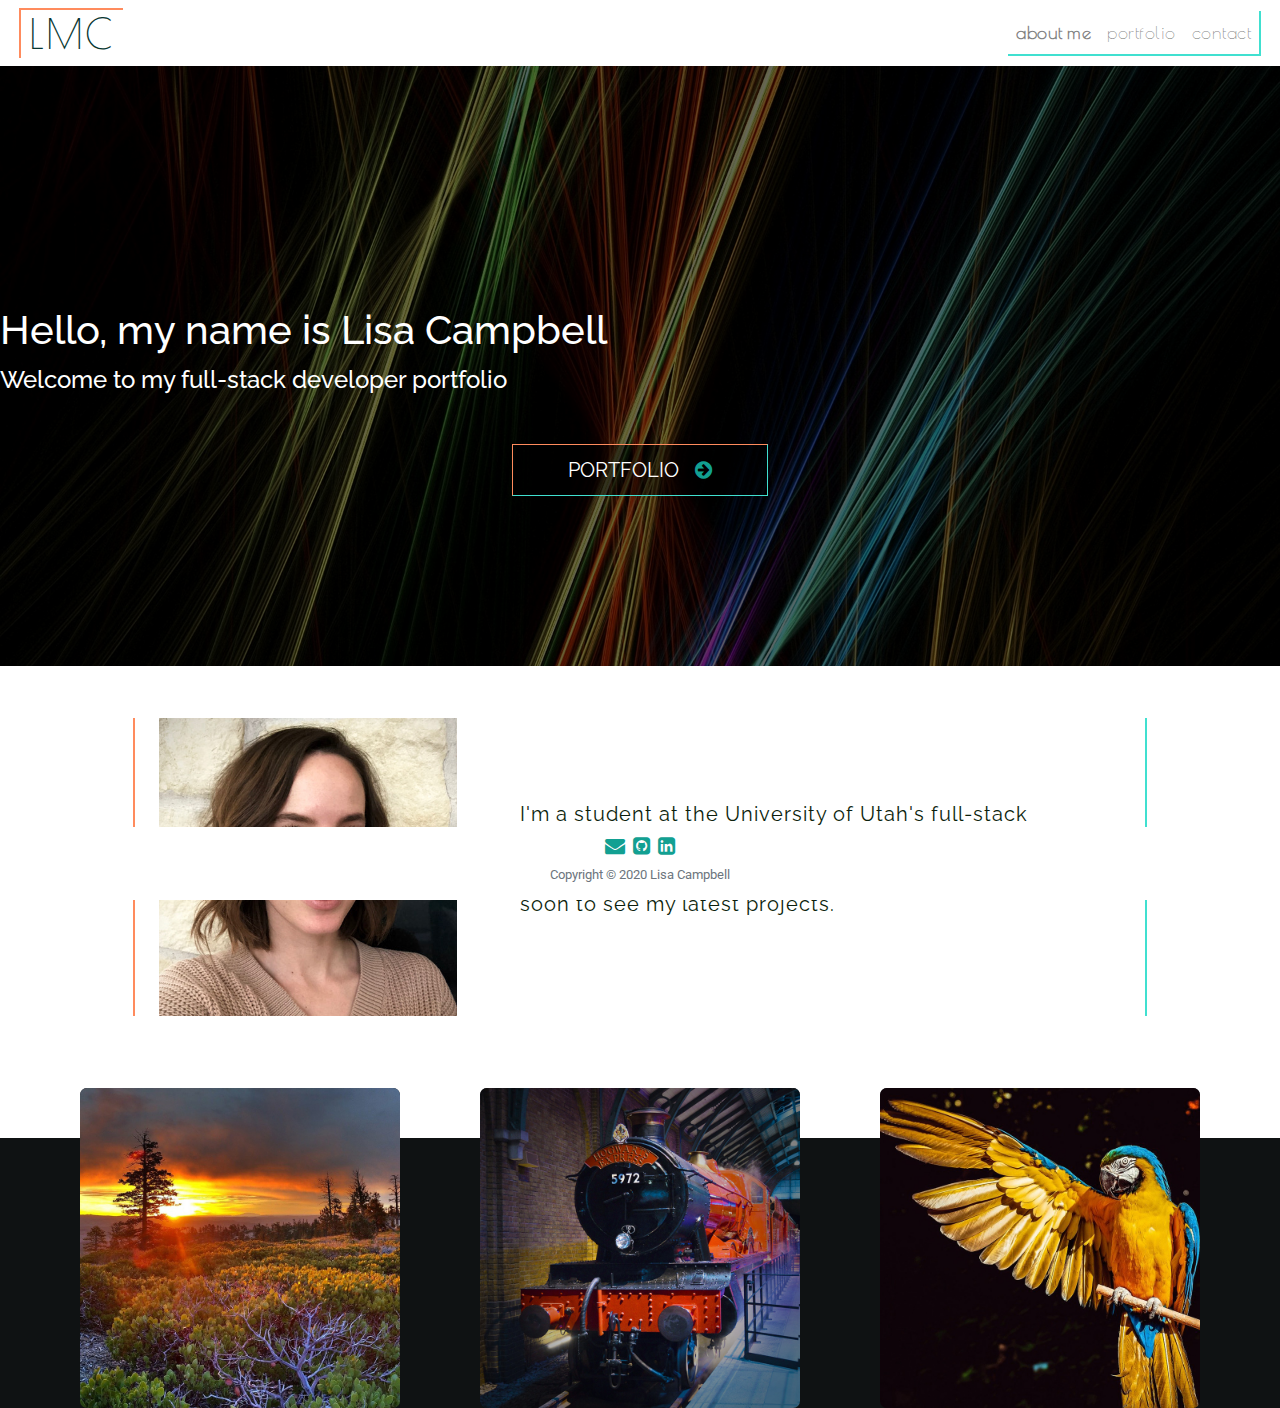
==== index.html @ 1c134538 "fixed wrong link" ====
<!DOCTYPE html>
<html lang="en">

<head>
    <meta charset="UTF-8">
    <meta name="viewport" content="width=device-width, initial-scale=1.0">
    <link href="https://fonts.googleapis.com/css?family=Poiret+One&display=swap" rel="stylesheet">
    <link href="https://fonts.googleapis.com/css?family=Roboto&display=swap" rel="stylesheet">
    <link href="https://fonts.googleapis.com/css2?family=Raleway&display=swap" rel="stylesheet">
    <link rel="stylesheet" href="https://stackpath.bootstrapcdn.com/bootstrap/4.3.1/css/bootstrap.min.css"
        integrity="sha384-ggOyR0iXCbMQv3Xipma34MD+dH/1fQ784/j6cY/iJTQUOhcWr7x9JvoRxT2MZw1T" crossorigin="anonymous">
    <link rel="stylesheet" href="https://maxcdn.bootstrapcdn.com/font-awesome/4.7.0/css/font-awesome.min.css">
    <link rel="stylesheet" media="screen" href="CSS/style2.css">

    <title>Lisa Campbell</title>
</head>

<body>
    <div class="container-fluid m-0 p-0">
        <nav class="navbar navbar-expand-sm navbar-expand-lg navbar-light bg-white static-top shadow p-0 m-0">
            <div class="container-fluid mx-1">
                <a href="index.html">
                    <h1 class="logo my-2 px-2">LMC</h1>
                </a>
                <ul class="navbar-nav">
                    <li class="nav-item">
                        <a class="nav-link current-page" href="index.html">about me</a>
                    </li>
                    <li class="nav-item">
                        <a class="nav-link" href="portfolio.html">portfolio</a>
                    </li>
                    <li class="nav-item">
                        <a class="nav-link" href="contact.html">contact</a>
                    </li>
                </ul>
            </div>
        </nav>
    </div>

    <div class="container-fluid m-0 p-0">
        <div class="jumbotron text-center text-white rounded-0 p-0 mb-0">
            <div class="greeting">
                <h1 class="heading1" id="animate1">Hello, my name is Lisa Campbell</h1>
                <h4 class="heading2" id="animate2">Welcome to my full-stack developer portfolio</h4>
            </div>
            <a class="portfolio-box text-uppercase" href="portfolio.html">Portfolio<i
                    class="pl-3 fa fa-arrow-circle-right"></i></a>
            <div class="overlay"></div>
        </div>

        <div class="bio-box container-fluid py-1 mx-0 px-0">
            <div class="container">
                <div class="row m-5 bio-row">
                    <div class="col-md-4 my-auto pl-4">
                        <img class="img-fluid bio-pic" src="images/lisapic-square.jpg">
                    </div>
                    <div class="bio-text col-md-8 px-5 pt-sm-5 pt-md-0 my-auto">
                        <p>
                            I'm a student at the University of Utah's full-stack developer coding bootcamp. While you're
                            here, have a look at what I've created so far and be sure to return soon to see my latest
                            projects.
                        </p>
                    </div>
                </div>
            </div>
        </div>

        <div class="container-fluid mx-0 p-0 port-container">
            <div class="my-projects"></div>
            <div class="port-row row mx-0">
                <div class="card card-rounding border-0 px-0 text-center col-3">
                    <a target="_blank" href="https://lindseypaluso.github.io/hikeandforageapp/"><img class="card-img port-pic-featured" src="images/sunrise-square.jpg" alt="Sunrise">
                        <div class="card-title text-white featured mb-0" value="Hike & Forage Utah"></div>
                    </a>    
                </div>
                <div class="card card-rounding border-0 px-0 text-center col-3">
                    <a target="_blank" href="https://lisaswindler.github.io/train-time"><img class="card-img port-pic-featured" src="images/hogwarts-square.jpg" alt="Hogwarts Express">
                        <div class="card-title text-white featured mb-0" value="Hogwarts Express Schedule"></div>
                    </a>
                </div>
                <div class="card card-rounding border-0 px-0 text-center col-3">
                    <a target="_blank" href="https://lisaswindler.github.io/giftastic/">
                    <img class="card-img port-pic-featured " src="images/macaw-square.jpg" alt="Animal Gifs">
                        <div class="card-title text-white featured mb-0" value="Giftastic"></div>
                    </a>
                </div>
        </div>


        <footer
            class="container-fluid bg-white text-center border-0 rounded-0 mx-0 px-0 pt-1 text-secondary fixed-bottom">
            <p class="lead mb-1"><i class="fa fa-envelope px-1"></i><i class="fa fa-github-square px-1"></i><i
                    class="fa fa-linkedin-square px-1"></i></p>
            <p class="small">Copyright © 2020 Lisa Campbell</p>
        </footer>

        <script src="https://code.jquery.com/jquery-3.4.1.min.js"
            integrity="sha256-CSXorXvZcTkaix6Yvo6HppcZGetbYMGWSFlBw8HfCJo=" crossorigin="anonymous"></script>
        <script src="home.js"></script>

</body>

</html>
---- CSS/style2.css ----
/* Body */
body {
    background-color: rgb(15, 18, 19);
  }
/* Nav */
.navbar {
    font-family: 'Poiret One';
    letter-spacing: .5px;
    font-size: 18px;
}
.current-page {
    font-weight: bold;
}

.logo {
    font-family: 'Poiret One';
    letter-spacing: 2px;
    border-top: 2px solid rgb(255, 139, 93);
    border-left: 2px solid rgb(255, 139, 93);
}

.navbar-nav {
    border-right: 2px solid turquoise;
    border-bottom: 2px solid turquoise;
}

/* Header */
.greeting {
    font-family: 'Raleway', sans-serif;
    background:rgba(0, 0, 0, 0.6);
    padding-top: 300px;
    padding-bottom: 300px;
}
.jumbotron {
    background-image: url("../images/lines.jpg");
    background-size: cover;
    position: relative;
    background-attachment: fixed;
    background-position: center;
    background-repeat: no-repeat;
  }
.portfolio-box {
    position: absolute;
    background:rgba(0, 0, 0, 0.5);
    width: 20%;
    padding: 10px;
    top: 63%;
    margin-left: auto;
    margin-right: auto;
    left: 0;
    right: 0;
    text-align: center;
    font-size: 20px;
    color: white !important;
    font-family: 'Raleway', sans-serif;
    border-right: 1px solid turquoise;
    border-bottom: 1px solid turquoise;
    border-top: 1px solid rgb(255, 139, 93);
    border-left: 1px solid rgb(255, 139, 93);
}
.heading1 {
    position: absolute;
    margin-left:auto;
    margin-right:auto;
    top: 40%;
}
.heading2 {
    position: absolute;
    margin-left:auto;
    margin-right:auto;
}

/* Links */
a:link {
    color: rgb(6, 53, 48);
}
a:visited {
    color: rgb(6, 53, 48);
}
a:hover {
    color: rgb(13, 117, 107);
    text-decoration: none;
    font-weight: bold;
}

/* Bio section */
  .bio-box {
    background-color: white;
    font-family: 'Raleway', sans-serif;
    letter-spacing: 1px;
    font-size: 20px;
    position: relative;
    color: rgb(13, 31, 13);
  }

  .bio-row {
    border-left: 2px solid rgb(255, 139, 93);
    border-right: 2px solid turquoise;
  }

/* Icons */
.fa {
    color: rgb(18, 160, 146);
}

/* Featured projects */
.my-projects {
    color: rgb(13, 31, 13);
    padding-bottom: 70px;
    font-family: 'Raleway', sans-serif;
    text-align: center;
    font-size: 18px;
    background-position: top right;
    background-color: white;
}
.port-container {
    position: relative;
}
.featured-text {
    position: absolute;
    background:rgba(0, 0, 0, 0.5);
    vertical-align: middle;
    text-align: center;
    padding: 10px;
    color: black;
    z-index: 1;
}
.port-row {
    position: absolute;
    top: 20px;
    justify-content: space-evenly;
    margin-bottom: 100px;
}
.port-pic-featured, .card-rounding {
    border-radius: 7px;
    background-color: rgb(15, 18, 19);
}
.featured {
    left: 0;
    right: 0;
    top: 0;
    bottom: 0;
    padding-top: 9px;
    padding-left: 10px;
    padding-right: 10px;
    font-family: 'Raleway', sans-serif;
    font-size: 20px;
    position: absolute;
}
.card-img-text {
    background:rgba(0, 0, 0, 0.5);
    top: 0;
    bottom: 0;
    left: 0;
    right: 0;
    border-radius: 7px;
    padding-top: 150px;
    padding-left: 10px;
    padding-right: 10px;
    font-family: 'Raleway', sans-serif;
    font-size: 20px;
    border-right: 1px solid turquoise;
    border-bottom: 1px solid turquoise;
    border-top: 1px solid rgb(255, 139, 93);
    border-left: 1px solid rgb(255, 139, 93);
    position: absolute;
}

/* Portfolio page */
.card-img-overlay {
    background:rgba(0, 0, 0, 0.6);
    bottom: 0;
    top: unset;
    max-width: 91%;
    margin: auto;
    padding: 10px;
    font-family: 'Raleway', sans-serif;
    border-right: 1px solid turquoise;
    border-bottom: 1px solid turquoise;
    border-top: 1px solid rgb(255, 139, 93);
    border-left: 1px solid rgb(255, 139, 93);
}

.port-pic {
    background-color: rgb(15, 18, 19);
}

.portfolio-title {
    font-size: 32px;
    font-family: 'Raleway', sans-serif;
    color: white;
    text-align: center;
}

.portfolio-rows {
    margin-bottom: 60px;
}
/* Contact Page */
form {
    color: rgb(6, 53, 48);
    font-family: 'Raleway', sans-serif;
}
textarea {
    max-width: 100%;
    min-width: 100%;
    border: 1px solid #ced4da;
    border-left: 2px solid rgb(255, 139, 93);
}

.form-control {
    border-left: 2px solid rgb(255, 139, 93);
}

.btn {
    background:rgba(0, 0, 0, 0.7);
    font-family: 'Raleway', sans-serif;
    border-right: 1px solid turquoise;
    border-bottom: 1px solid turquoise;
    border-top: 1px solid rgb(255, 139, 93);
    border-left: 1px solid rgb(255, 139, 93);
    color: white !important;
}
.contact-title {
    font-size: 32px;
    border-bottom: 1px solid turquoise;
    font-family: 'Raleway', sans-serif;
    color: rgb(6, 53, 48);
}

/* Responsiveness */
@media only screen and (max-width: 962px) {
    .card-img-text {
        padding-top: 100px;
    }
}
@media only screen and (max-width: 962px) {
    .portfolio-box {
        width: 30%;
        top: 65%;
    }
}

@media only screen and (max-width: 991px) {
    .card-img-overlay {
        max-width: 86%; 
    }
}
@media only screen and (max-width: 640px) {
    .portfolio-box {
        width: 40%;
        top: 70%;
    }
    .heading1 {
        top: 30%;
    }
}    
@media only screen and (max-width: 767px) {
    .card-img-overlay {
        max-width: 94%; 
    }
    .card-img-text {
        padding-top: 50px;
    }
}

@media only screen and (max-width: 575px) {
    .logo {
        border: none;
    }
    .navbar-nav {
        border: none;
        padding-right: 10px;
    }
    .card-img-text {
        padding-top: 20px;
    }
}

@media only screen and (max-width: 414px) {
    .card-img-overlay {
        max-width: 90%; 
        font-size: 12px;
    }
}
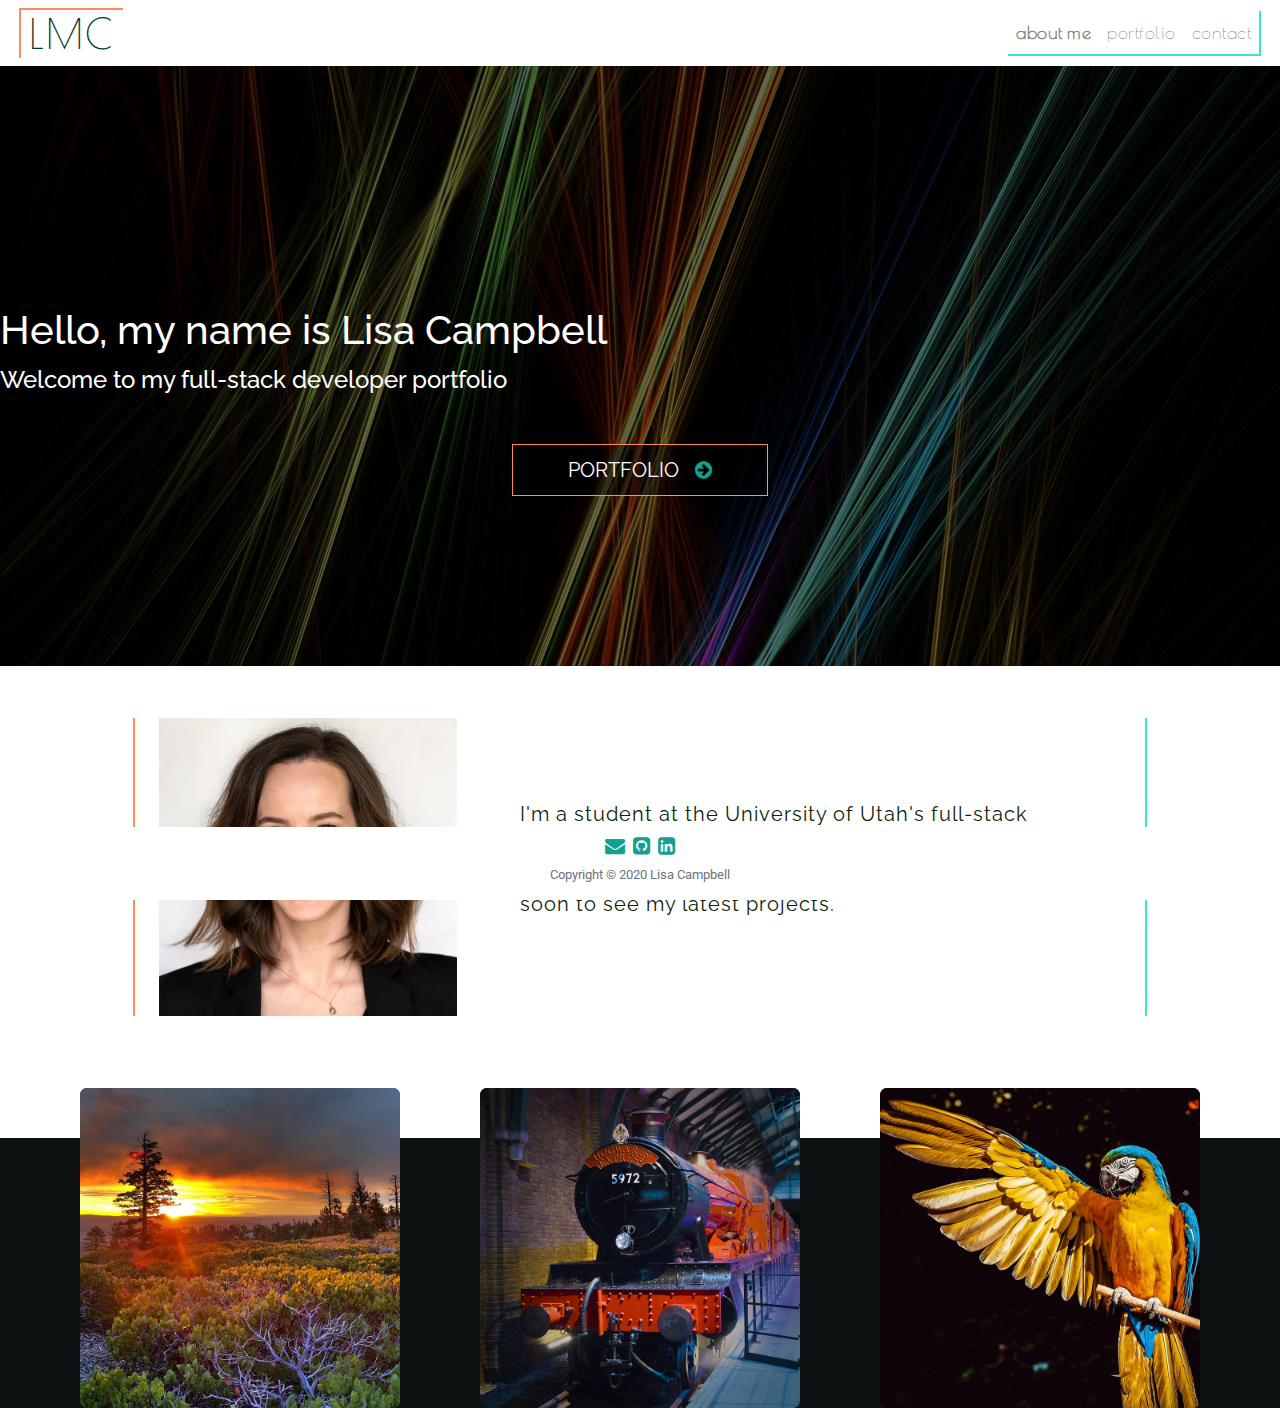
==== commit f5be3c92: "changing headshot" ====
--- a/index.html
+++ b/index.html
@@ -52,7 +52,7 @@
             <div class="container">
                 <div class="row m-5 bio-row">
                     <div class="col-md-4 my-auto pl-4">
-                        <img class="img-fluid bio-pic" src="images/lisapic-square.jpg">
+                        <img class="img-fluid bio-pic" src="images/lisa-headshot.jpg">
                     </div>
                     <div class="bio-text col-md-8 px-5 pt-sm-5 pt-md-0 my-auto">
                         <p>
@@ -87,10 +87,9 @@
         </div>
 
 
-        <footer
-            class="container-fluid bg-white text-center border-0 rounded-0 mx-0 px-0 pt-1 text-secondary fixed-bottom">
-            <p class="lead mb-1"><i class="fa fa-envelope px-1"></i><i class="fa fa-github-square px-1"></i><i
-                    class="fa fa-linkedin-square px-1"></i></p>
+        <footer class="container-fluid bg-white text-center border-0 rounded-0 mx-0 px-0 pt-1 text-secondary fixed-bottom">
+            <p class="lead mb-1"><a href=""><i class="fa fa-envelope px-1"></i></a><a href="https://github.com/lisaswindler"><i class="fa fa-github-square px-1"></i></a><a href="https://www.linkedin.com/in/lisa-campbell-47265a19b"><i
+                    class="fa fa-linkedin-square px-1"></i></a></p>
             <p class="small">Copyright © 2020 Lisa Campbell</p>
         </footer>
 
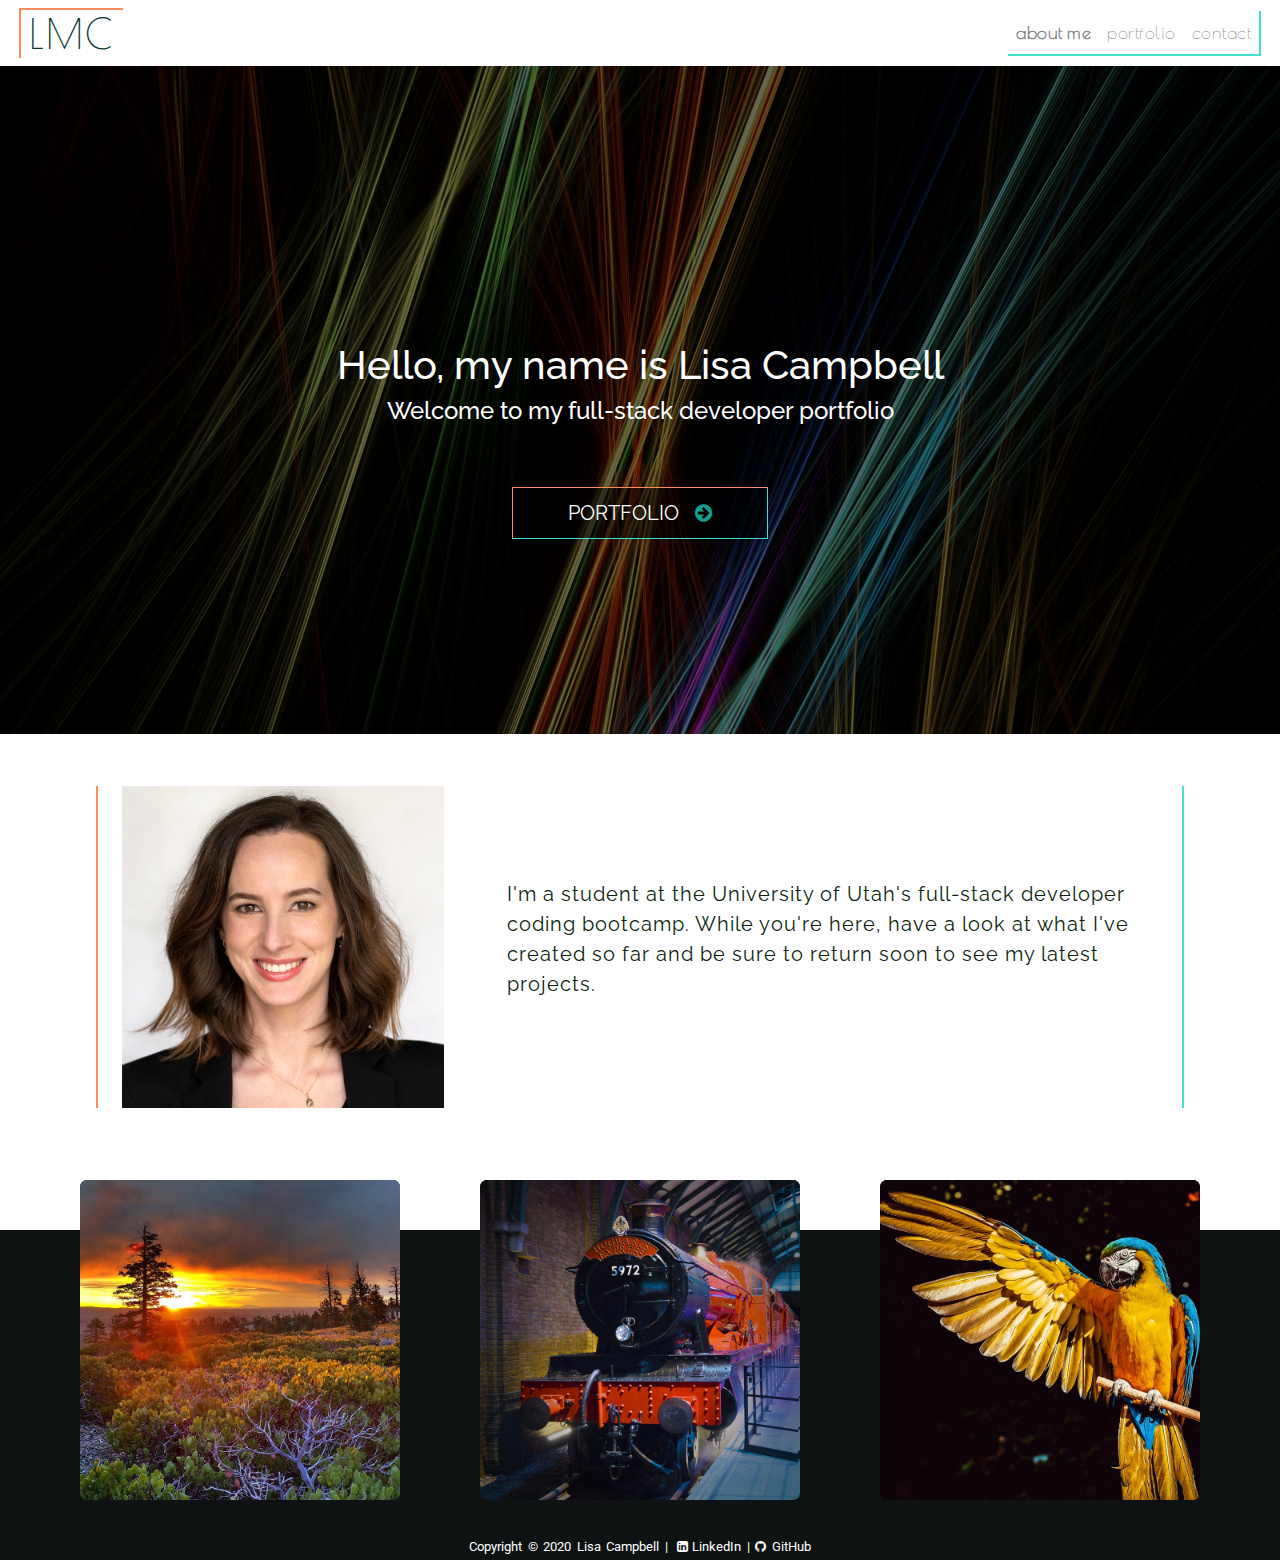
==== commit b990fd0f: "mobile adjustments, adding to portfolio page" ====
--- a/index.html
+++ b/index.html
@@ -48,13 +48,13 @@
             <div class="overlay"></div>
         </div>
 
-        <div class="bio-box container-fluid py-1 mx-0 px-0">
-            <div class="container">
+        <div class="bio-box container-fluid py-1 mx-0 px-0 px-lg-5">
+           
                 <div class="row m-5 bio-row">
-                    <div class="col-md-4 my-auto pl-4">
+                    <div class="col-md-4 my-auto pl-3 pl-md-4">
                         <img class="img-fluid bio-pic" src="images/lisa-headshot.jpg">
                     </div>
-                    <div class="bio-text col-md-8 px-5 pt-sm-5 pt-md-0 my-auto">
+                    <div class="bio-text col-md-8 px-5 pt-4 pt-sm-5 pt-md-0 my-auto">
                         <p>
                             I'm a student at the University of Utah's full-stack developer coding bootcamp. While you're
                             here, have a look at what I've created so far and be sure to return soon to see my latest
@@ -62,7 +62,7 @@
                         </p>
                     </div>
                 </div>
-            </div>
+           
         </div>
 
         <div class="container-fluid mx-0 p-0 port-container">
@@ -84,14 +84,14 @@
                         <div class="card-title text-white featured mb-0" value="Giftastic"></div>
                     </a>
                 </div>
+                <footer class="footer-text text-center small pb-1">
+                    Copyright © 2020 Lisa Campbell |
+                    <!-- <a href="mailto:lisacampbell85@gmail.com"><i class="fa fa-envelope px-1"></i></a> | -->
+                    <a target="_blank" href="https://www.linkedin.com/in/lisa-campbell-47265a19b"><i class="fa fa-linkedin-square text-white px-1"></i>LinkedIn</a> | 
+                    <a target="_blank" href="https://github.com/lisaswindler"><i class="fa fa-github text-white" aria-hidden="true"></i>
+                        GitHub</a>
+                </footer>
         </div>
-
-
-        <footer class="container-fluid bg-white text-center border-0 rounded-0 mx-0 px-0 pt-1 text-secondary fixed-bottom">
-            <p class="lead mb-1"><a href=""><i class="fa fa-envelope px-1"></i></a><a href="https://github.com/lisaswindler"><i class="fa fa-github-square px-1"></i></a><a href="https://www.linkedin.com/in/lisa-campbell-47265a19b"><i
-                    class="fa fa-linkedin-square px-1"></i></a></p>
-            <p class="small">Copyright © 2020 Lisa Campbell</p>
-        </footer>
 
         <script src="https://code.jquery.com/jquery-3.4.1.min.js"
             integrity="sha256-CSXorXvZcTkaix6Yvo6HppcZGetbYMGWSFlBw8HfCJo=" crossorigin="anonymous"></script>
--- a/CSS/style2.css
+++ b/CSS/style2.css
@@ -1,6 +1,7 @@
 /* Body */
 body {
     background-color: rgb(15, 18, 19);
+    position: relative;
   }
 /* Nav */
 .navbar {
@@ -17,6 +18,7 @@
     letter-spacing: 2px;
     border-top: 2px solid rgb(255, 139, 93);
     border-left: 2px solid rgb(255, 139, 93);
+    color: rgb(6, 53, 48) !important;
 }
 
 .navbar-nav {
@@ -28,7 +30,7 @@
 .greeting {
     font-family: 'Raleway', sans-serif;
     background:rgba(0, 0, 0, 0.6);
-    padding-top: 300px;
+    padding-top: 275px;
     padding-bottom: 300px;
 }
 .jumbotron {
@@ -58,24 +60,46 @@
     border-top: 1px solid rgb(255, 139, 93);
     border-left: 1px solid rgb(255, 139, 93);
 }
+
+.portfolio-box:hover {
+    background: rgb(4, 25, 29);
+}
+
+.fa-arrow-circle-right:hover {
+    color: white;
+}
+
 .heading1 {
-    position: absolute;
     margin-left:auto;
     margin-right:auto;
     top: 40%;
+    position: relative;
+    animation-name: animate1;
+    animation-duration: 4s;
 }
 .heading2 {
-    position: absolute;
     margin-left:auto;
     margin-right:auto;
+    position: relative;
+    animation-name: animate2;
+    animation-duration: 4s;
+}
+
+@keyframes animate1 {
+    0%   {left:-400px;}
+    100% {left:0px;}
+}
+@keyframes animate2 {
+    0%   {left:400px;}
+    100% {left:0px;}
 }
 
 /* Links */
 a:link {
-    color: rgb(6, 53, 48);
+    color: white;
 }
 a:visited {
-    color: rgb(6, 53, 48);
+    color: white;
 }
 a:hover {
     color: rgb(13, 117, 107);
@@ -129,7 +153,7 @@
     position: absolute;
     top: 20px;
     justify-content: space-evenly;
-    margin-bottom: 100px;
+    padding-bottom: 60px;
 }
 .port-pic-featured, .card-rounding {
     border-radius: 7px;
@@ -147,7 +171,8 @@
     font-size: 20px;
     position: absolute;
 }
-.card-img-text {
+
+.featured:hover {
     background:rgba(0, 0, 0, 0.5);
     top: 0;
     bottom: 0;
@@ -181,50 +206,42 @@
     border-left: 1px solid rgb(255, 139, 93);
 }
 
+.card-img-overlay:hover {
+    background: rgb(4, 25, 29);
+}
+
 .port-pic {
     background-color: rgb(15, 18, 19);
 }
 
-.portfolio-title {
+.portfolio-title, .contact-title {
     font-size: 32px;
     font-family: 'Raleway', sans-serif;
     color: white;
     text-align: center;
 }
 
-.portfolio-rows {
-    margin-bottom: 60px;
-}
 /* Contact Page */
-form {
-    color: rgb(6, 53, 48);
-    font-family: 'Raleway', sans-serif;
-}
-textarea {
-    max-width: 100%;
-    min-width: 100%;
-    border: 1px solid #ced4da;
-    border-left: 2px solid rgb(255, 139, 93);
-}
-
-.form-control {
-    border-left: 2px solid rgb(255, 139, 93);
-}
-
-.btn {
-    background:rgba(0, 0, 0, 0.7);
-    font-family: 'Raleway', sans-serif;
-    border-right: 1px solid turquoise;
-    border-bottom: 1px solid turquoise;
-    border-top: 1px solid rgb(255, 139, 93);
-    border-left: 1px solid rgb(255, 139, 93);
+.contact-icons:hover {   
+    background: -webkit-linear-gradient(rgb(255, 255, 255), rgb(13, 117, 107));
+    -webkit-background-clip: text;
+    -webkit-text-fill-color: transparent;
+}
+
+/* Footer */
+.footer-text {
+    position: absolute;
+    bottom: 0;
     color: white !important;
-}
-.contact-title {
-    font-size: 32px;
-    border-bottom: 1px solid turquoise;
-    font-family: 'Raleway', sans-serif;
-    color: rgb(6, 53, 48);
+    word-spacing: .2em;
+    margin-left: auto;
+    margin-right: auto;
+    left: 0;
+    right: 0;
+}
+
+.footer-text:link, .footer-text:visited {
+color: white !important;
 }
 
 /* Responsiveness */
@@ -274,6 +291,9 @@
     .card-img-text {
         padding-top: 20px;
     }
+    .greeting {
+        padding-top: 200px;
+    }
 }
 
 @media only screen and (max-width: 414px) {
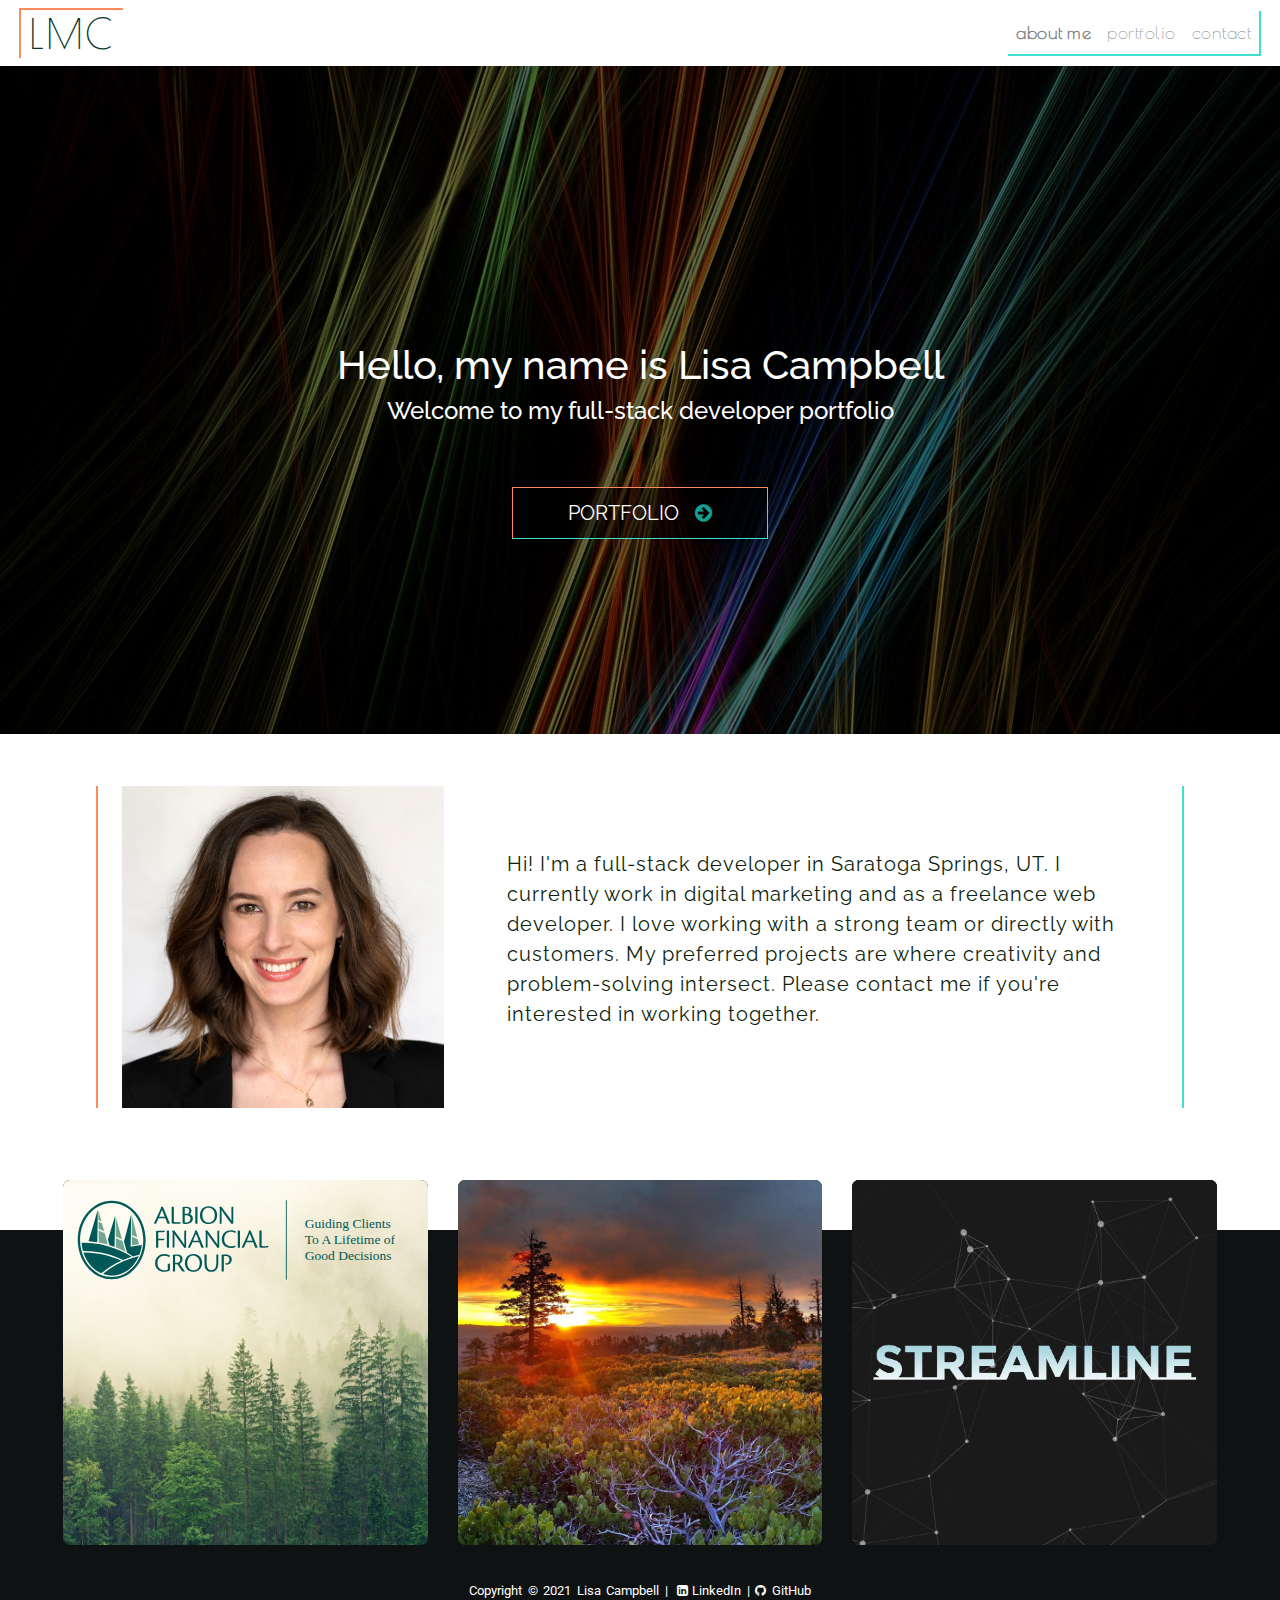
==== commit 137e471b: "adding albion, new bio, etc." ====
--- a/index.html
+++ b/index.html
@@ -2,100 +2,126 @@
 <html lang="en">
 
 <head>
-    <meta charset="UTF-8">
-    <meta name="viewport" content="width=device-width, initial-scale=1.0">
-    <link href="https://fonts.googleapis.com/css?family=Poiret+One&display=swap" rel="stylesheet">
-    <link href="https://fonts.googleapis.com/css?family=Roboto&display=swap" rel="stylesheet">
-    <link href="https://fonts.googleapis.com/css2?family=Raleway&display=swap" rel="stylesheet">
-    <link rel="stylesheet" href="https://stackpath.bootstrapcdn.com/bootstrap/4.3.1/css/bootstrap.min.css"
-        integrity="sha384-ggOyR0iXCbMQv3Xipma34MD+dH/1fQ784/j6cY/iJTQUOhcWr7x9JvoRxT2MZw1T" crossorigin="anonymous">
-    <link rel="stylesheet" href="https://maxcdn.bootstrapcdn.com/font-awesome/4.7.0/css/font-awesome.min.css">
-    <link rel="stylesheet" media="screen" href="CSS/style2.css">
+  <meta charset="UTF-8">
+  <meta name="viewport" content="width=device-width, initial-scale=1.0">
+  <link href="https://fonts.googleapis.com/css?family=Poiret+One&display=swap" rel="stylesheet">
+  <link href="https://fonts.googleapis.com/css?family=Roboto&display=swap" rel="stylesheet">
+  <link href="https://fonts.googleapis.com/css2?family=Raleway&display=swap" rel="stylesheet">
+  <link rel="stylesheet" href="https://stackpath.bootstrapcdn.com/bootstrap/4.3.1/css/bootstrap.min.css"
+    integrity="sha384-ggOyR0iXCbMQv3Xipma34MD+dH/1fQ784/j6cY/iJTQUOhcWr7x9JvoRxT2MZw1T" crossorigin="anonymous">
+  <link rel="stylesheet" href="https://maxcdn.bootstrapcdn.com/font-awesome/4.7.0/css/font-awesome.min.css">
+  <link rel="stylesheet" media="screen" href="CSS/style2.css">
 
-    <title>Lisa Campbell</title>
+  <title>Lisa Campbell</title>
 </head>
 
 <body>
-    <div class="container-fluid m-0 p-0">
-        <nav class="navbar navbar-expand-sm navbar-expand-lg navbar-light bg-white static-top shadow p-0 m-0">
-            <div class="container-fluid mx-1">
-                <a href="index.html">
-                    <h1 class="logo my-2 px-2">LMC</h1>
-                </a>
-                <ul class="navbar-nav">
-                    <li class="nav-item">
-                        <a class="nav-link current-page" href="index.html">about me</a>
-                    </li>
-                    <li class="nav-item">
-                        <a class="nav-link" href="portfolio.html">portfolio</a>
-                    </li>
-                    <li class="nav-item">
-                        <a class="nav-link" href="contact.html">contact</a>
-                    </li>
-                </ul>
-            </div>
-        </nav>
+  <div class="container-fluid m-0 p-0">
+    <nav class="navbar navbar-expand-sm navbar-expand-lg navbar-light bg-white static-top shadow p-0 m-0">
+      <div class="container-fluid mx-1">
+        <a href="index.html">
+          <h1 class="logo my-2 px-2">LMC</h1>
+        </a>
+        <ul class="navbar-nav">
+          <li class="nav-item">
+            <a class="nav-link current-page" href="index.html">about me</a>
+          </li>
+          <li class="nav-item">
+            <a class="nav-link" href="portfolio.html">portfolio</a>
+          </li>
+          <li class="nav-item">
+            <a class="nav-link" href="contact.html">contact</a>
+          </li>
+        </ul>
+      </div>
+    </nav>
+  </div>
+
+  <div class="container-fluid m-0 p-0">
+    <div class="jumbotron text-center text-white rounded-0 p-0 mb-0">
+      <div class="greeting">
+        <h1 class="" id="">Hello, my name is Lisa Campbell</h1>
+        <h4 class="" id="">Welcome to my full-stack developer portfolio</h4>
+      </div>
+      <a class="portfolio-box text-uppercase" href="portfolio.html">Portfolio<i
+          class="pl-3 fa fa-arrow-circle-right"></i></a>
+      <div class="overlay"></div>
     </div>
 
-    <div class="container-fluid m-0 p-0">
-        <div class="jumbotron text-center text-white rounded-0 p-0 mb-0">
-            <div class="greeting">
-                <h1 class="heading1" id="animate1">Hello, my name is Lisa Campbell</h1>
-                <h4 class="heading2" id="animate2">Welcome to my full-stack developer portfolio</h4>
-            </div>
-            <a class="portfolio-box text-uppercase" href="portfolio.html">Portfolio<i
-                    class="pl-3 fa fa-arrow-circle-right"></i></a>
-            <div class="overlay"></div>
+    <div class="bio-box container-fluid py-1 mx-0 px-0 px-lg-5">
+
+      <div class="row m-5 bio-row">
+        <div class="col-md-4 my-auto pl-3 pl-md-4">
+          <img class="img-fluid bio-pic" src="images/lisa-headshot.jpg">
+        </div>
+        <div class="bio-text col-md-8 px-5 pt-4 pt-sm-5 pt-md-0 my-auto">
+          <p>
+            Hi! I'm a full-stack developer in Saratoga Springs, UT. I currently work in digital marketing and as a
+            freelance
+            web developer. I love working with a strong team or directly with customers. My preferred projects are where
+            creativity and problem-solving intersect.
+            Please contact me if you're interested in working together.
+          </p>
+        </div>
+      </div>
+
+    </div>
+
+    <div class="container-fluid mx-0 p-0 port-container d-none d-sm-block">
+      <div class="my-projects"></div>
+      <div class="port-row row mx-5">  
+        
+        <div class="col-sm-4">
+          <div class="card card-rounding border-0 px-0 text-center">
+            <img class="card-img-absolute" src="images/logo.svg" alt="Albion">
+            <a target="_blank" href="https://albionfinancial.com">
+              <img class="card-img port-pic-featured" src="images/pine-fog.jpg" alt="Albion Financial Group">
+              <div class="card-title text-white featured mb-0" value="Albion Financial Group"></div>
+            </a>
+          </div>
+        </div>
+       
+        <div class="col-sm-4">
+          <div class="card card-rounding border-0 px-0 text-center">
+            <a target="_blank" href="https://lindseypaluso.github.io/hikeandforageapp/"><img
+                class="card-img port-pic-featured" src="images/sunrise-square.jpg" alt="Sunrise">
+              <div class="card-title text-white featured mb-0" value="Hike & Forage Utah"></div>
+            </a>
+          </div>
+        </div>
+        <div class="col-sm-4">
+          <div class="card card-rounding border-0 px-0 text-center">
+            <a target="_blank" href="https://verbose-octo-train.herokuapp.com/">
+              <img class="card-img port-pic-featured " src="images/streamline_square.jpg" alt="Streamline">
+              <div class="card-title text-white featured mb-0" value="Streamline"></div>
+            </a>
+          </div>
         </div>
 
-        <div class="bio-box container-fluid py-1 mx-0 px-0 px-lg-5">
-           
-                <div class="row m-5 bio-row">
-                    <div class="col-md-4 my-auto pl-3 pl-md-4">
-                        <img class="img-fluid bio-pic" src="images/lisa-headshot.jpg">
-                    </div>
-                    <div class="bio-text col-md-8 px-5 pt-4 pt-sm-5 pt-md-0 my-auto">
-                        <p>
-                            I'm a student at the University of Utah's full-stack developer coding bootcamp. While you're
-                            here, have a look at what I've created so far and be sure to return soon to see my latest
-                            projects.
-                        </p>
-                    </div>
-                </div>
-           
-        </div>
+        <footer class="footer-text text-center small pb-1">
+          Copyright © 2021 Lisa Campbell |
+          <!-- <a href="mailto:lisacampbell85@gmail.com"><i class="fa fa-envelope px-1"></i></a> | -->
+          <a target="_blank" href="https://www.linkedin.com/in/lisa-campbell-47265a19b"><i
+              class="fa fa-linkedin-square text-white px-1"></i>LinkedIn</a> |
+          <a target="_blank" href="https://github.com/lisaswindler"><i class="fa fa-github text-white"
+              aria-hidden="true"></i>
+            GitHub</a>
+        </footer>
+      </div>
+    </div>
+    <footer class="footer-text-mobile text-center small pb-1 d-sm-none">
+      Copyright © 2021 Lisa Campbell |
+      <!-- <a href="mailto:lisacampbell85@gmail.com"><i class="fa fa-envelope px-1"></i></a> | -->
+      <a target="_blank" class="text-dark" href="https://www.linkedin.com/in/lisa-campbell-47265a19b"><i
+          class="fa fa-linkedin-square text-dark px-1"></i>LinkedIn</a> |
+      <a target="_blank" class="text-dark" href="https://github.com/lisaswindler"><i class="fa fa-github text-dark"
+          aria-hidden="true"></i>
+        GitHub</a>
+    </footer>
 
-        <div class="container-fluid mx-0 p-0 port-container">
-            <div class="my-projects"></div>
-            <div class="port-row row mx-0">
-                <div class="card card-rounding border-0 px-0 text-center col-3">
-                    <a target="_blank" href="https://lindseypaluso.github.io/hikeandforageapp/"><img class="card-img port-pic-featured" src="images/sunrise-square.jpg" alt="Sunrise">
-                        <div class="card-title text-white featured mb-0" value="Hike & Forage Utah"></div>
-                    </a>    
-                </div>
-                <div class="card card-rounding border-0 px-0 text-center col-3">
-                    <a target="_blank" href="https://lisaswindler.github.io/train-time"><img class="card-img port-pic-featured" src="images/hogwarts-square.jpg" alt="Hogwarts Express">
-                        <div class="card-title text-white featured mb-0" value="Hogwarts Express Schedule"></div>
-                    </a>
-                </div>
-                <div class="card card-rounding border-0 px-0 text-center col-3">
-                    <a target="_blank" href="https://lisaswindler.github.io/giftastic/">
-                    <img class="card-img port-pic-featured " src="images/macaw-square.jpg" alt="Animal Gifs">
-                        <div class="card-title text-white featured mb-0" value="Giftastic"></div>
-                    </a>
-                </div>
-                <footer class="footer-text text-center small pb-1">
-                    Copyright © 2020 Lisa Campbell |
-                    <!-- <a href="mailto:lisacampbell85@gmail.com"><i class="fa fa-envelope px-1"></i></a> | -->
-                    <a target="_blank" href="https://www.linkedin.com/in/lisa-campbell-47265a19b"><i class="fa fa-linkedin-square text-white px-1"></i>LinkedIn</a> | 
-                    <a target="_blank" href="https://github.com/lisaswindler"><i class="fa fa-github text-white" aria-hidden="true"></i>
-                        GitHub</a>
-                </footer>
-        </div>
-
-        <script src="https://code.jquery.com/jquery-3.4.1.min.js"
-            integrity="sha256-CSXorXvZcTkaix6Yvo6HppcZGetbYMGWSFlBw8HfCJo=" crossorigin="anonymous"></script>
-        <script src="home.js"></script>
+    <script src="https://code.jquery.com/jquery-3.4.1.min.js"
+      integrity="sha256-CSXorXvZcTkaix6Yvo6HppcZGetbYMGWSFlBw8HfCJo=" crossorigin="anonymous"></script>
+    <script src="home.js"></script>
 
 </body>
 
--- a/CSS/style2.css
+++ b/CSS/style2.css
@@ -85,15 +85,6 @@
     animation-duration: 4s;
 }
 
-@keyframes animate1 {
-    0%   {left:-400px;}
-    100% {left:0px;}
-}
-@keyframes animate2 {
-    0%   {left:400px;}
-    100% {left:0px;}
-}
-
 /* Links */
 a:link {
     color: white;
@@ -140,14 +131,9 @@
 .port-container {
     position: relative;
 }
-.featured-text {
-    position: absolute;
-    background:rgba(0, 0, 0, 0.5);
-    vertical-align: middle;
-    text-align: center;
-    padding: 10px;
-    color: black;
-    z-index: 1;
+
+.card-rounding {
+    position: relative;
 }
 .port-row {
     position: absolute;
@@ -164,31 +150,21 @@
     right: 0;
     top: 0;
     bottom: 0;
-    padding-top: 9px;
-    padding-left: 10px;
-    padding-right: 10px;
-    font-family: 'Raleway', sans-serif;
-    font-size: 20px;
-    position: absolute;
-}
-
-.featured:hover {
-    background:rgba(0, 0, 0, 0.5);
-    top: 0;
-    bottom: 0;
-    left: 0;
-    right: 0;
-    border-radius: 7px;
     padding-top: 150px;
     padding-left: 10px;
     padding-right: 10px;
     font-family: 'Raleway', sans-serif;
     font-size: 20px;
+    position: absolute;
+}
+
+.featured:hover {
+    background:rgba(0, 0, 0, 0.5);
+    border-radius: 7px;
     border-right: 1px solid turquoise;
     border-bottom: 1px solid turquoise;
     border-top: 1px solid rgb(255, 139, 93);
     border-left: 1px solid rgb(255, 139, 93);
-    position: absolute;
 }
 
 /* Portfolio page */
@@ -196,7 +172,6 @@
     background:rgba(0, 0, 0, 0.6);
     bottom: 0;
     top: unset;
-    max-width: 91%;
     margin: auto;
     padding: 10px;
     font-family: 'Raleway', sans-serif;
@@ -220,6 +195,14 @@
     color: white;
     text-align: center;
 }
+.img-rel {
+  position: relative;
+}
+.card-img-absolute {
+  position: absolute;
+  top: 8px;
+}
+
 
 /* Contact Page */
 .contact-icons:hover {   
@@ -239,45 +222,46 @@
     left: 0;
     right: 0;
 }
+.footer-text-mobile {
+    position: absolute;
+    bottom: 0;
+    color: rgb(61, 61, 61) !important;
+    word-spacing: .2em;
+    margin-left: auto;
+    margin-right: auto;
+    left: 0;
+    right: 0;
+}
 
 .footer-text:link, .footer-text:visited {
 color: white !important;
 }
 
+.footer-text-mobile:link, .footer-text-mobile:visited {
+    color: rgb(61, 61, 61) !important;
+    }
 /* Responsiveness */
-@media only screen and (max-width: 962px) {
-    .card-img-text {
-        padding-top: 100px;
-    }
-}
 @media only screen and (max-width: 962px) {
     .portfolio-box {
         width: 30%;
         top: 65%;
     }
-}
-
-@media only screen and (max-width: 991px) {
-    .card-img-overlay {
-        max-width: 86%; 
+    .featured {
+        padding-top: 100px;
     }
 }
 @media only screen and (max-width: 640px) {
     .portfolio-box {
         width: 40%;
-        top: 70%;
     }
     .heading1 {
         top: 30%;
     }
 }    
 @media only screen and (max-width: 767px) {
-    .card-img-overlay {
-        max-width: 94%; 
-    }
-    .card-img-text {
+    .featured {
         padding-top: 50px;
-    }
+        }
 }
 
 @media only screen and (max-width: 575px) {
@@ -288,20 +272,25 @@
         border: none;
         padding-right: 10px;
     }
-    .card-img-text {
-        padding-top: 20px;
-    }
     .greeting {
-        padding-top: 200px;
+        padding-top: 175px;
     }
 }
 
 @media only screen and (max-width: 414px) {
     .card-img-overlay {
-        max-width: 90%; 
         font-size: 12px;
     }
 }
 
-
-
+@media only screen and (min-width: 1025px) {
+    @keyframes animate1 {
+        0%   {left:-400px;}
+        100% {left:0px;}
+    }
+    @keyframes animate2 {
+        0%   {left:400px;}
+        100% {left:0px;}
+    }
+}
+
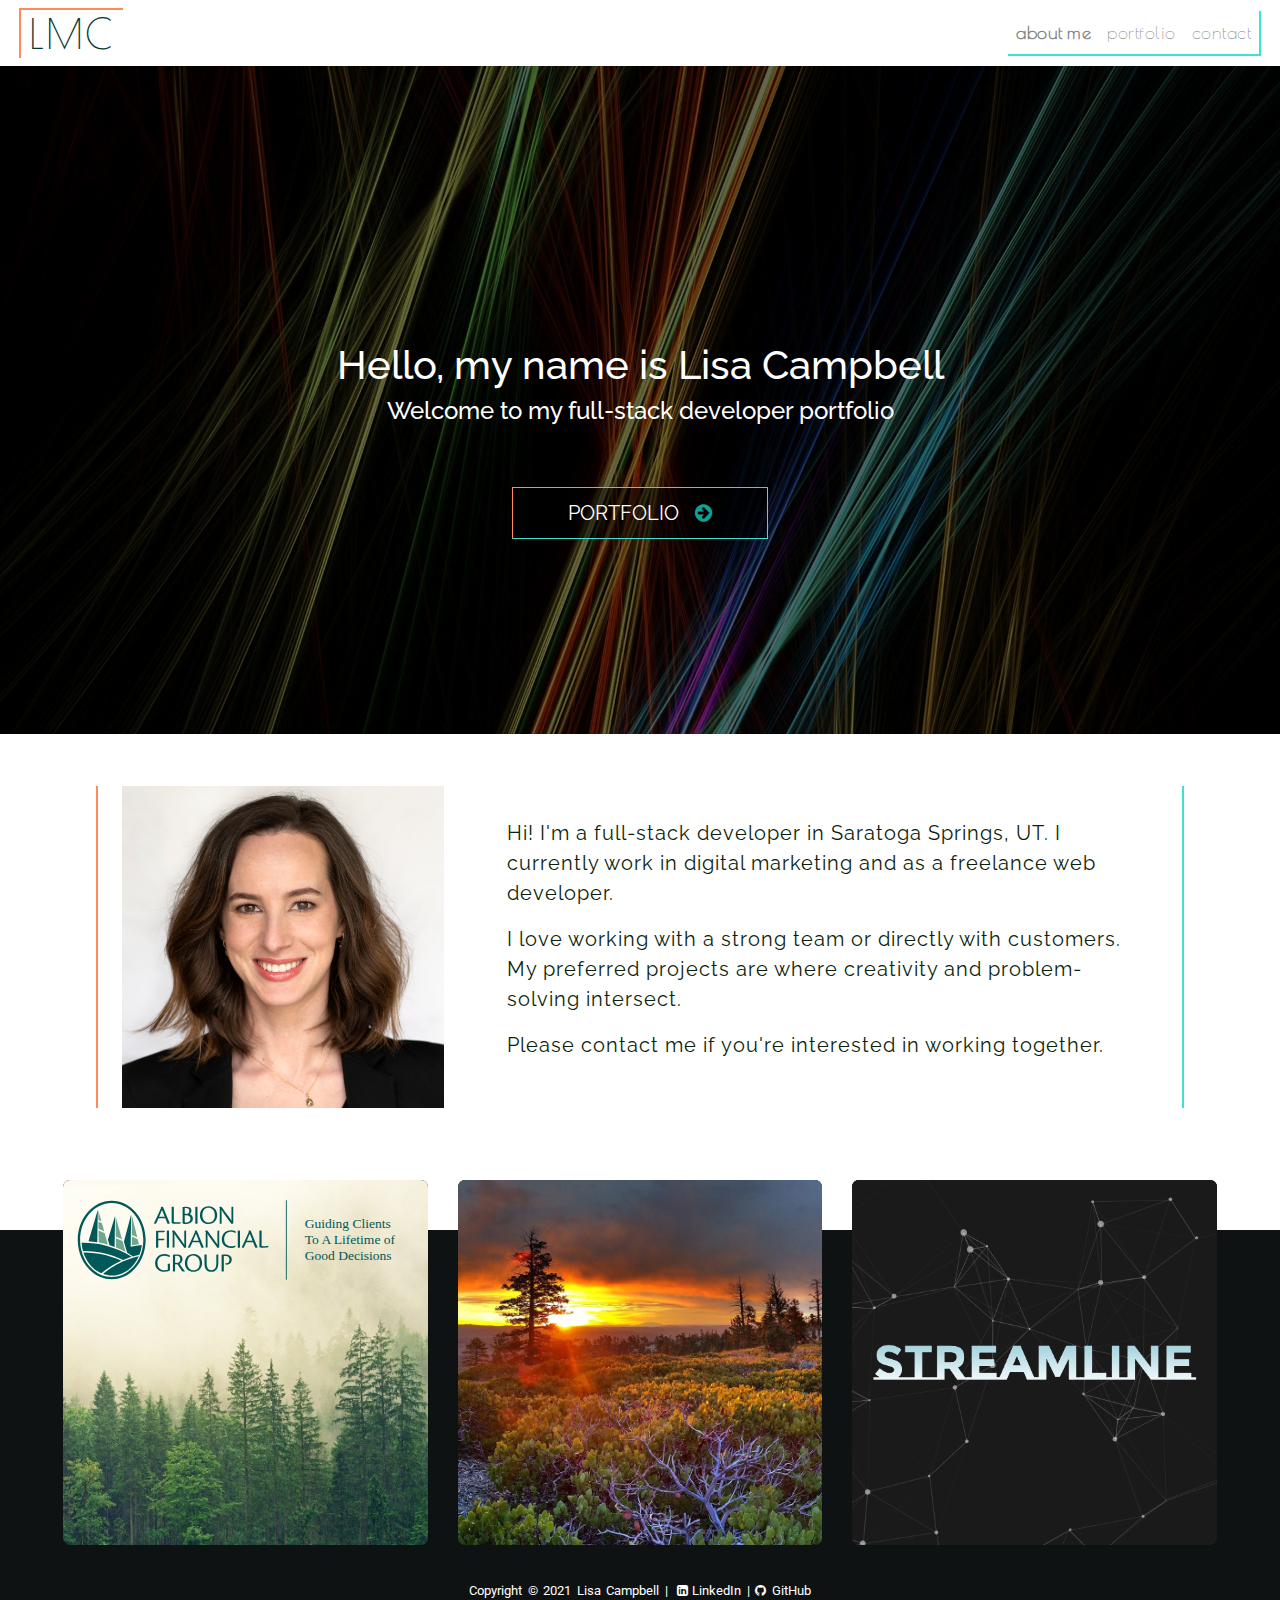
==== commit d51774ca: "paragraphs" ====
--- a/index.html
+++ b/index.html
@@ -57,9 +57,11 @@
         <div class="bio-text col-md-8 px-5 pt-4 pt-sm-5 pt-md-0 my-auto">
           <p>
             Hi! I'm a full-stack developer in Saratoga Springs, UT. I currently work in digital marketing and as a
-            freelance
-            web developer. I love working with a strong team or directly with customers. My preferred projects are where
+            freelance web developer. 
+            <p>I love working with a strong team or directly with customers. My preferred projects are where
             creativity and problem-solving intersect.
+          </p>
+          <p>
             Please contact me if you're interested in working together.
           </p>
         </div>
